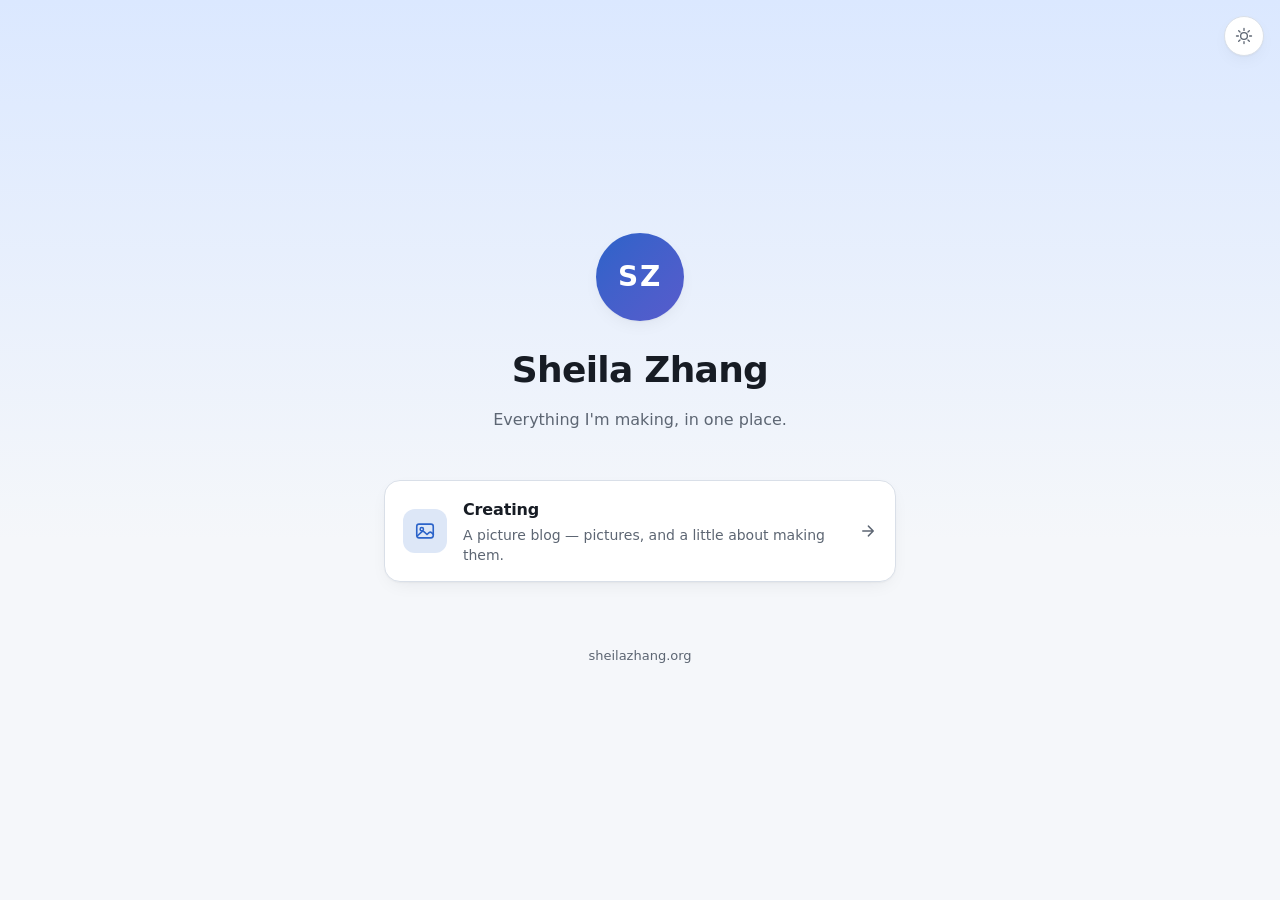
==== index.html @ 7b057f03 "Add the sheilazhang.org front door A short links page — the Linktree shape — pointing at creating.sh" ====
<!doctype html>
<html lang="en">
  <head>
    <meta charset="utf-8" />
    <meta name="viewport" content="width=device-width, initial-scale=1, viewport-fit=cover" />
    <title>Sheila Zhang</title>
    <meta name="description" content="Sheila Zhang — everything I'm making, in one place." />
    <meta name="theme-color" content="#2b63c9" />
    <link rel="canonical" href="https://sheilazhang.org/" />
    <link rel="icon" href="assets/favicon.svg" type="image/svg+xml" />
    <link rel="manifest" href="assets/site.webmanifest" />
    <link rel="stylesheet" href="assets/styles.css" />

    <meta property="og:type" content="website" />
    <meta property="og:url" content="https://sheilazhang.org/" />
    <meta property="og:title" content="Sheila Zhang" />
    <meta property="og:description" content="Everything I'm making, in one place." />
    <meta name="twitter:card" content="summary" />

    <!-- Set the theme before first paint so there is no flash of the wrong one. -->
    <script>
      try {
        var saved = localStorage.getItem("theme");
        var dark = saved ? saved === "dark" : matchMedia("(prefers-color-scheme: dark)").matches;
        if (dark) document.documentElement.classList.add("dark");
      } catch (e) {}
    </script>
  </head>
  <body>
    <div class="hero" aria-hidden="true"></div>

    <button id="theme-toggle" class="theme-toggle" type="button" aria-label="Switch theme">
      <svg class="icon-sun" viewBox="0 0 24 24" aria-hidden="true">
        <circle cx="12" cy="12" r="4.5" />
        <path d="M12 2v2.5M12 19.5V22M2 12h2.5M19.5 12H22M4.9 4.9l1.8 1.8M17.3 17.3l1.8 1.8M19.1 4.9l-1.8 1.8M6.7 17.3l-1.8 1.8" />
      </svg>
      <svg class="icon-moon" viewBox="0 0 24 24" aria-hidden="true">
        <path d="M20 14.2A8.2 8.2 0 1 1 9.8 4a6.6 6.6 0 0 0 10.2 10.2z" />
      </svg>
    </button>

    <main class="page">
      <header class="intro">
        <div class="avatar" aria-hidden="true">SZ</div>
        <h1>Sheila Zhang</h1>
        <p class="tagline">Everything I'm making, in one place.</p>
      </header>

      <!-- Links. To add one, copy a whole <li> block and edit the href, the
           <span class="link-title">, the <span class="link-note"> and the glyph. -->
      <nav aria-label="My links">
        <ul class="links">
          <li>
            <a class="link" href="https://creating.sheilazhang.org/">
              <span class="link-glyph" aria-hidden="true">
                <svg viewBox="0 0 24 24">
                  <rect x="3" y="4.5" width="18" height="15" rx="2.5" />
                  <circle cx="8.5" cy="10" r="1.8" />
                  <path d="M3.8 17.2l4.6-4.3a2 2 0 0 1 2.7 0l3.1 2.9 2.2-2a2 2 0 0 1 2.7 0l2 1.8" />
                </svg>
              </span>
              <span class="link-text">
                <span class="link-title">Creating</span>
                <span class="link-note">A picture blog — pictures, and a little about making them.</span>
              </span>
              <span class="link-arrow" aria-hidden="true">
                <svg viewBox="0 0 24 24"><path d="M5 12h13M12.5 5.5L19 12l-6.5 6.5" /></svg>
              </span>
            </a>
          </li>
        </ul>
      </nav>

      <footer class="foot">
        <p>sheilazhang.org</p>
      </footer>
    </main>

    <script>
      (function () {
        var root = document.documentElement;
        document.getElementById("theme-toggle").addEventListener("click", function () {
          var dark = root.classList.toggle("dark");
          try { localStorage.setItem("theme", dark ? "dark" : "light"); } catch (e) {}
        });
      })();
    </script>
  </body>
</html>
---- assets/styles.css ----
/* Theme tokens — the "Calm Scholar" neutrals and blue accent shared with
   creating.sheilazhang.org, so the two sites read as one family. Light is the
   default on :root; the dark set is applied by the .dark class, which the inline
   script in index.html sets from the saved choice or the OS. */
:root {
  --radius: 0.75rem;
  --background: #f5f7fa;
  --foreground: #171c24;
  --card: #ffffff;
  --primary: #2b63c9;
  --primary-foreground: #ffffff;
  --muted: #eaeef4;
  --muted-foreground: #5d6673;
  --accent: #dde7f7;
  --border: #d9dfe8;
  --ring: #2b63c9;
  --hero-from: #dbe8ff;
  --hero-to: #f5f7fa;
  --shadow: 0 1px 2px rgb(23 28 36 / 0.04), 0 6px 20px -8px rgb(23 28 36 / 0.1);
  --shadow-lift: 0 2px 4px rgb(23 28 36 / 0.05), 0 14px 30px -10px rgb(23 28 36 / 0.18);
  color-scheme: light;
}

.dark {
  --background: #0f1318;
  --foreground: #e7ebf1;
  --card: #171c23;
  --primary: #8fb4f0;
  --primary-foreground: #0a1a33;
  --muted: #1c222b;
  --muted-foreground: #9aa5b4;
  --accent: #1b2a42;
  --border: #2a323d;
  --ring: #8fb4f0;
  --hero-from: #16233a;
  --hero-to: #0f1318;
  --shadow: 0 1px 2px rgb(0 0 0 / 0.3), 0 6px 20px -8px rgb(0 0 0 / 0.5);
  --shadow-lift: 0 2px 4px rgb(0 0 0 / 0.35), 0 14px 30px -10px rgb(0 0 0 / 0.6);
  color-scheme: dark;
}

*, *::before, *::after { box-sizing: border-box; }

html {
  -webkit-font-smoothing: antialiased;
  -webkit-text-size-adjust: 100%;
}

body {
  margin: 0;
  /* Centered in the viewport while the list is short, and scrolling normally
     once it outgrows one screen. */
  min-height: 100svh;
  display: flex;
  flex-direction: column;
  justify-content: center;
  background: var(--background);
  color: var(--foreground);
  font-family: ui-sans-serif, system-ui, -apple-system, "Segoe UI", Roboto,
    "Helvetica Neue", Arial, sans-serif, "Apple Color Emoji", "Segoe UI Emoji";
  font-size: 16px;
  line-height: 1.6;
}

/* The wash behind the top of the page, the same gradient the blog's hero uses. */
.hero {
  position: fixed;
  inset: 0 0 auto 0;
  height: 60svh;
  min-height: 20rem;
  background: linear-gradient(to bottom, var(--hero-from), var(--hero-to));
  z-index: -1;
}

.page {
  width: 100%;
  max-width: 34rem;
  margin: 0 auto;
  padding: 3rem 1rem;
}

/* Who this is */
.intro { text-align: center; }

.avatar {
  width: 5.5rem;
  height: 5.5rem;
  margin: 0 auto 1.25rem;
  border-radius: 50%;
  display: grid;
  place-items: center;
  background: linear-gradient(135deg, var(--primary), color-mix(in oklab, var(--primary) 55%, #7b4fd0));
  color: var(--primary-foreground);
  font-size: 1.75rem;
  font-weight: 600;
  letter-spacing: 0.06em;
  box-shadow: var(--shadow);
}

.intro h1 {
  margin: 0;
  font-size: clamp(1.75rem, 6vw, 2.25rem);
  font-weight: 700;
  letter-spacing: -0.02em;
  text-wrap: balance;
}

.tagline {
  margin: 0.5rem 0 0;
  color: var(--muted-foreground);
  text-wrap: balance;
}

/* The links */
.links {
  list-style: none;
  margin: clamp(2rem, 6vh, 3rem) 0 0;
  padding: 0;
  display: grid;
  gap: 0.875rem;
}

.link {
  display: flex;
  align-items: center;
  gap: 1rem;
  padding: 1rem 1.125rem;
  background: var(--card);
  border: 1px solid var(--border);
  border-radius: calc(var(--radius) + 4px);
  box-shadow: var(--shadow);
  color: inherit;
  text-decoration: none;
  transition: transform 0.18s ease, box-shadow 0.18s ease, border-color 0.18s ease;
}

.link:hover {
  transform: translateY(-2px);
  box-shadow: var(--shadow-lift);
  border-color: color-mix(in oklab, var(--primary) 40%, var(--border));
}

.link:active { transform: translateY(0); }

.link:focus-visible {
  outline: 2px solid var(--ring);
  outline-offset: 3px;
}

.link-glyph {
  flex: none;
  width: 2.75rem;
  height: 2.75rem;
  border-radius: var(--radius);
  display: grid;
  place-items: center;
  background: var(--accent);
  color: var(--primary);
}

.link-glyph svg {
  width: 1.375rem;
  height: 1.375rem;
  fill: none;
  stroke: currentColor;
  stroke-width: 1.75;
  stroke-linecap: round;
  stroke-linejoin: round;
}

.link-text { min-width: 0; }

.link-title {
  display: block;
  font-weight: 600;
  letter-spacing: -0.01em;
}

.link-note {
  display: block;
  margin-top: 0.125rem;
  font-size: 0.875rem;
  line-height: 1.45;
  color: var(--muted-foreground);
}

.link-arrow {
  flex: none;
  margin-left: auto;
  color: var(--muted-foreground);
  transition: transform 0.18s ease, color 0.18s ease;
}

.link-arrow svg {
  display: block;
  width: 1.125rem;
  height: 1.125rem;
  fill: none;
  stroke: currentColor;
  stroke-width: 1.9;
  stroke-linecap: round;
  stroke-linejoin: round;
}

.link:hover .link-arrow {
  color: var(--primary);
  transform: translateX(3px);
}

/* Theme switch */
.theme-toggle {
  position: fixed;
  top: 1rem;
  right: 1rem;
  width: 2.5rem;
  height: 2.5rem;
  display: grid;
  place-items: center;
  padding: 0;
  background: var(--card);
  color: var(--muted-foreground);
  border: 1px solid var(--border);
  border-radius: 50%;
  box-shadow: var(--shadow);
  cursor: pointer;
  transition: color 0.18s ease, border-color 0.18s ease;
}

.theme-toggle:hover {
  color: var(--primary);
  border-color: color-mix(in oklab, var(--primary) 40%, var(--border));
}

.theme-toggle:focus-visible {
  outline: 2px solid var(--ring);
  outline-offset: 3px;
}

.theme-toggle svg {
  width: 1.125rem;
  height: 1.125rem;
  fill: none;
  stroke: currentColor;
  stroke-width: 1.75;
  stroke-linecap: round;
  stroke-linejoin: round;
}

/* Each theme shows the icon for the one it would switch to. */
.icon-moon { display: none; }
.dark .icon-sun { display: none; }
.dark .icon-moon { display: block; }

.foot {
  margin-top: clamp(2.5rem, 8vh, 4rem);
  text-align: center;
  font-size: 0.8125rem;
  color: var(--muted-foreground);
}

.foot p { margin: 0; }

@media (prefers-reduced-motion: reduce) {
  * { transition: none !important; animation: none !important; }
  .link:hover { transform: none; }
  .link:hover .link-arrow { transform: none; }
}
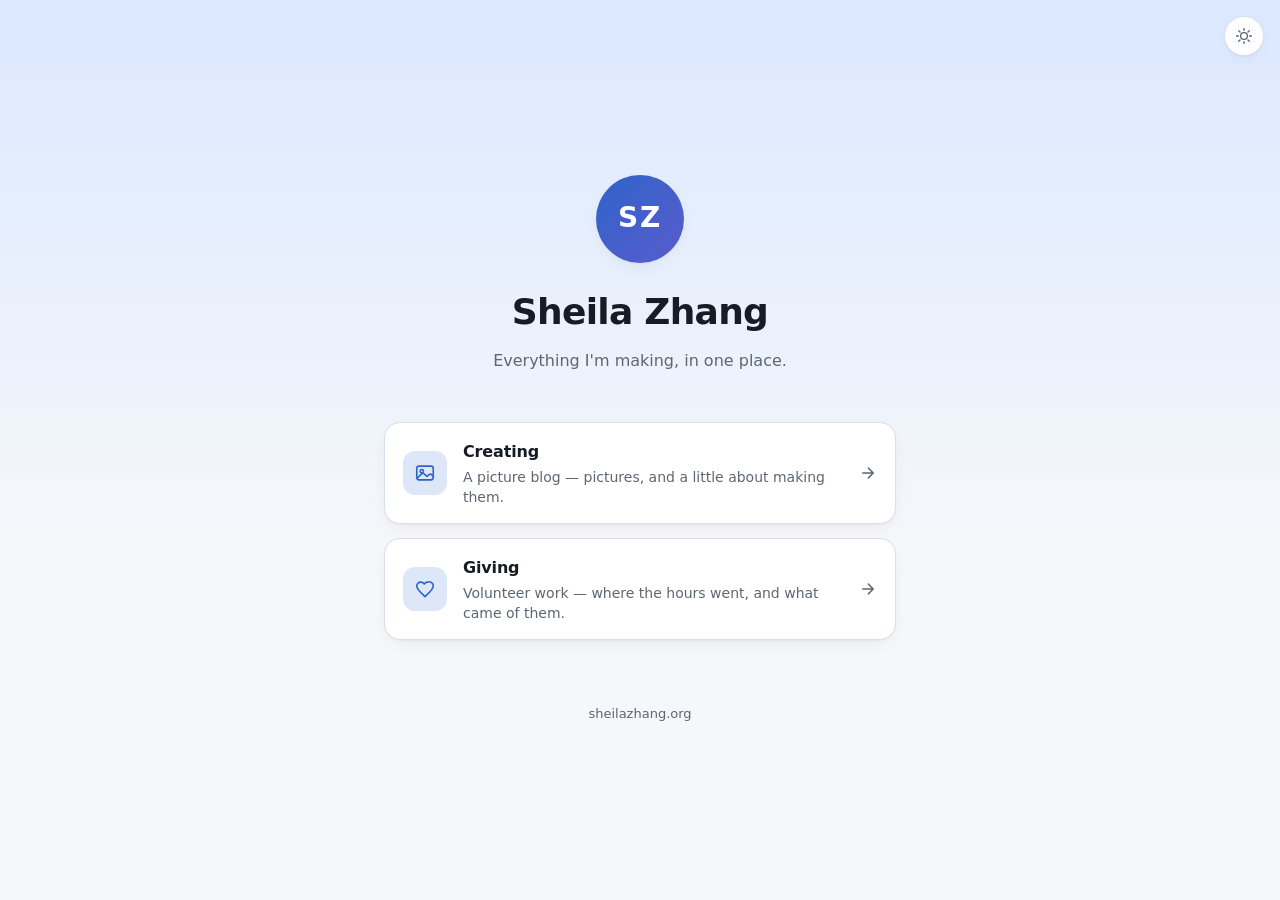
==== commit ca7a67c4: "Add Giving to the links Points at giving.sheilazhang.org, the volunteer tracker from zhangqi444/volu" ====
--- a/index.html
+++ b/index.html
@@ -68,6 +68,22 @@
               </span>
             </a>
           </li>
+          <li>
+            <a class="link" href="https://giving.sheilazhang.org/">
+              <span class="link-glyph" aria-hidden="true">
+                <svg viewBox="0 0 24 24">
+                  <path d="M12 20.3l-1.1-1C6.1 15 3 12.2 3 8.8A4.3 4.3 0 0 1 7.3 4.5c1.6 0 3.1.8 3.9 2 .8-1.2 2.3-2 3.9-2A4.3 4.3 0 0 1 21 8.8c0 3.4-3.1 6.2-7.9 10.5z" />
+                </svg>
+              </span>
+              <span class="link-text">
+                <span class="link-title">Giving</span>
+                <span class="link-note">Volunteer work — where the hours went, and what came of them.</span>
+              </span>
+              <span class="link-arrow" aria-hidden="true">
+                <svg viewBox="0 0 24 24"><path d="M5 12h13M12.5 5.5L19 12l-6.5 6.5" /></svg>
+              </span>
+            </a>
+          </li>
         </ul>
       </nav>
 
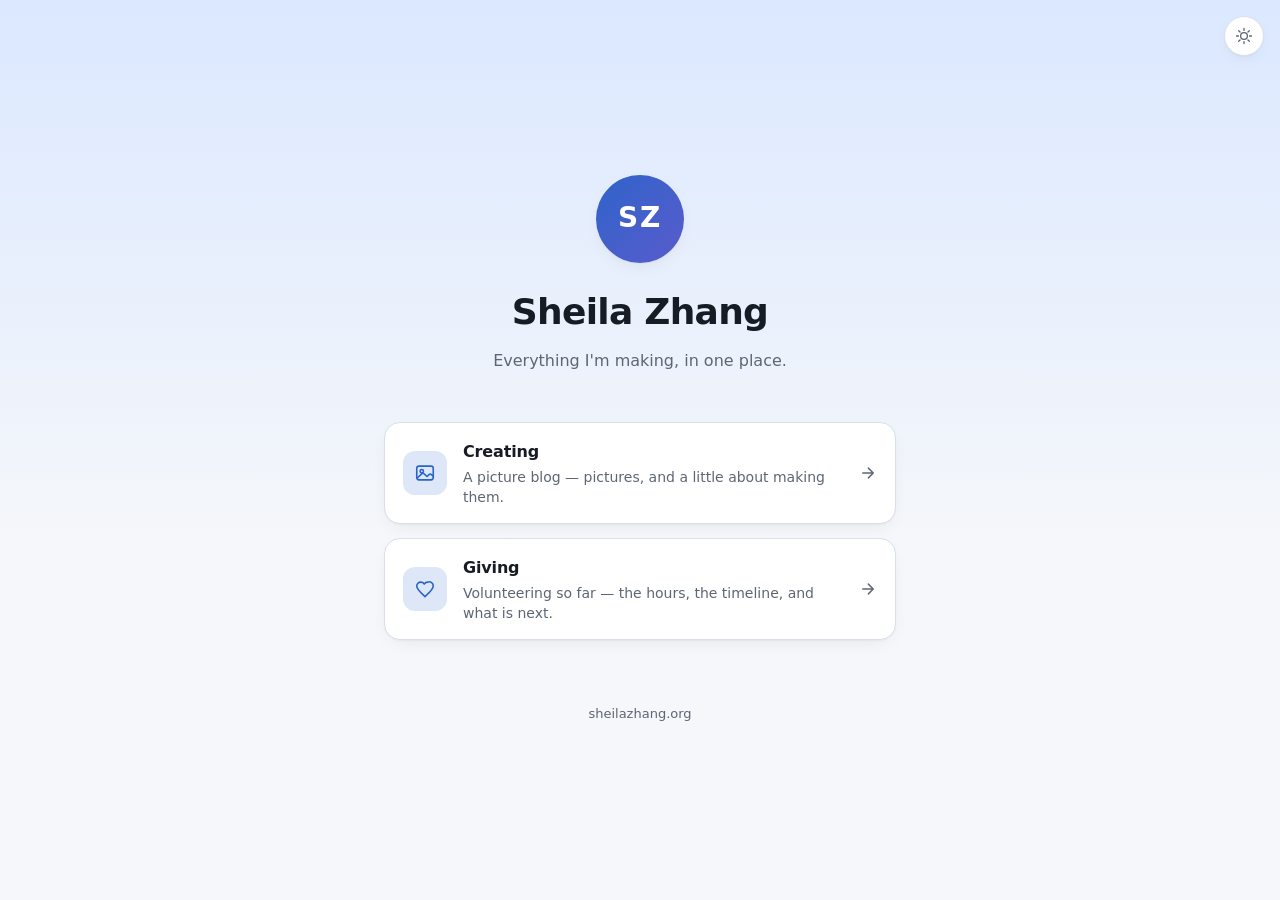
==== commit affc2556: "Point Giving at the summary page, not the app root The volunteer tracker has a page built for exactl" ====
--- a/index.html
+++ b/index.html
@@ -69,7 +69,7 @@
             </a>
           </li>
           <li>
-            <a class="link" href="https://giving.sheilazhang.org/">
+            <a class="link" href="https://giving.sheilazhang.org/#/path">
               <span class="link-glyph" aria-hidden="true">
                 <svg viewBox="0 0 24 24">
                   <path d="M12 20.3l-1.1-1C6.1 15 3 12.2 3 8.8A4.3 4.3 0 0 1 7.3 4.5c1.6 0 3.1.8 3.9 2 .8-1.2 2.3-2 3.9-2A4.3 4.3 0 0 1 21 8.8c0 3.4-3.1 6.2-7.9 10.5z" />
@@ -77,7 +77,7 @@
               </span>
               <span class="link-text">
                 <span class="link-title">Giving</span>
-                <span class="link-note">Volunteer work — where the hours went, and what came of them.</span>
+                <span class="link-note">Volunteering so far — the hours, the timeline, and what is next.</span>
               </span>
               <span class="link-arrow" aria-hidden="true">
                 <svg viewBox="0 0 24 24"><path d="M5 12h13M12.5 5.5L19 12l-6.5 6.5" /></svg>
